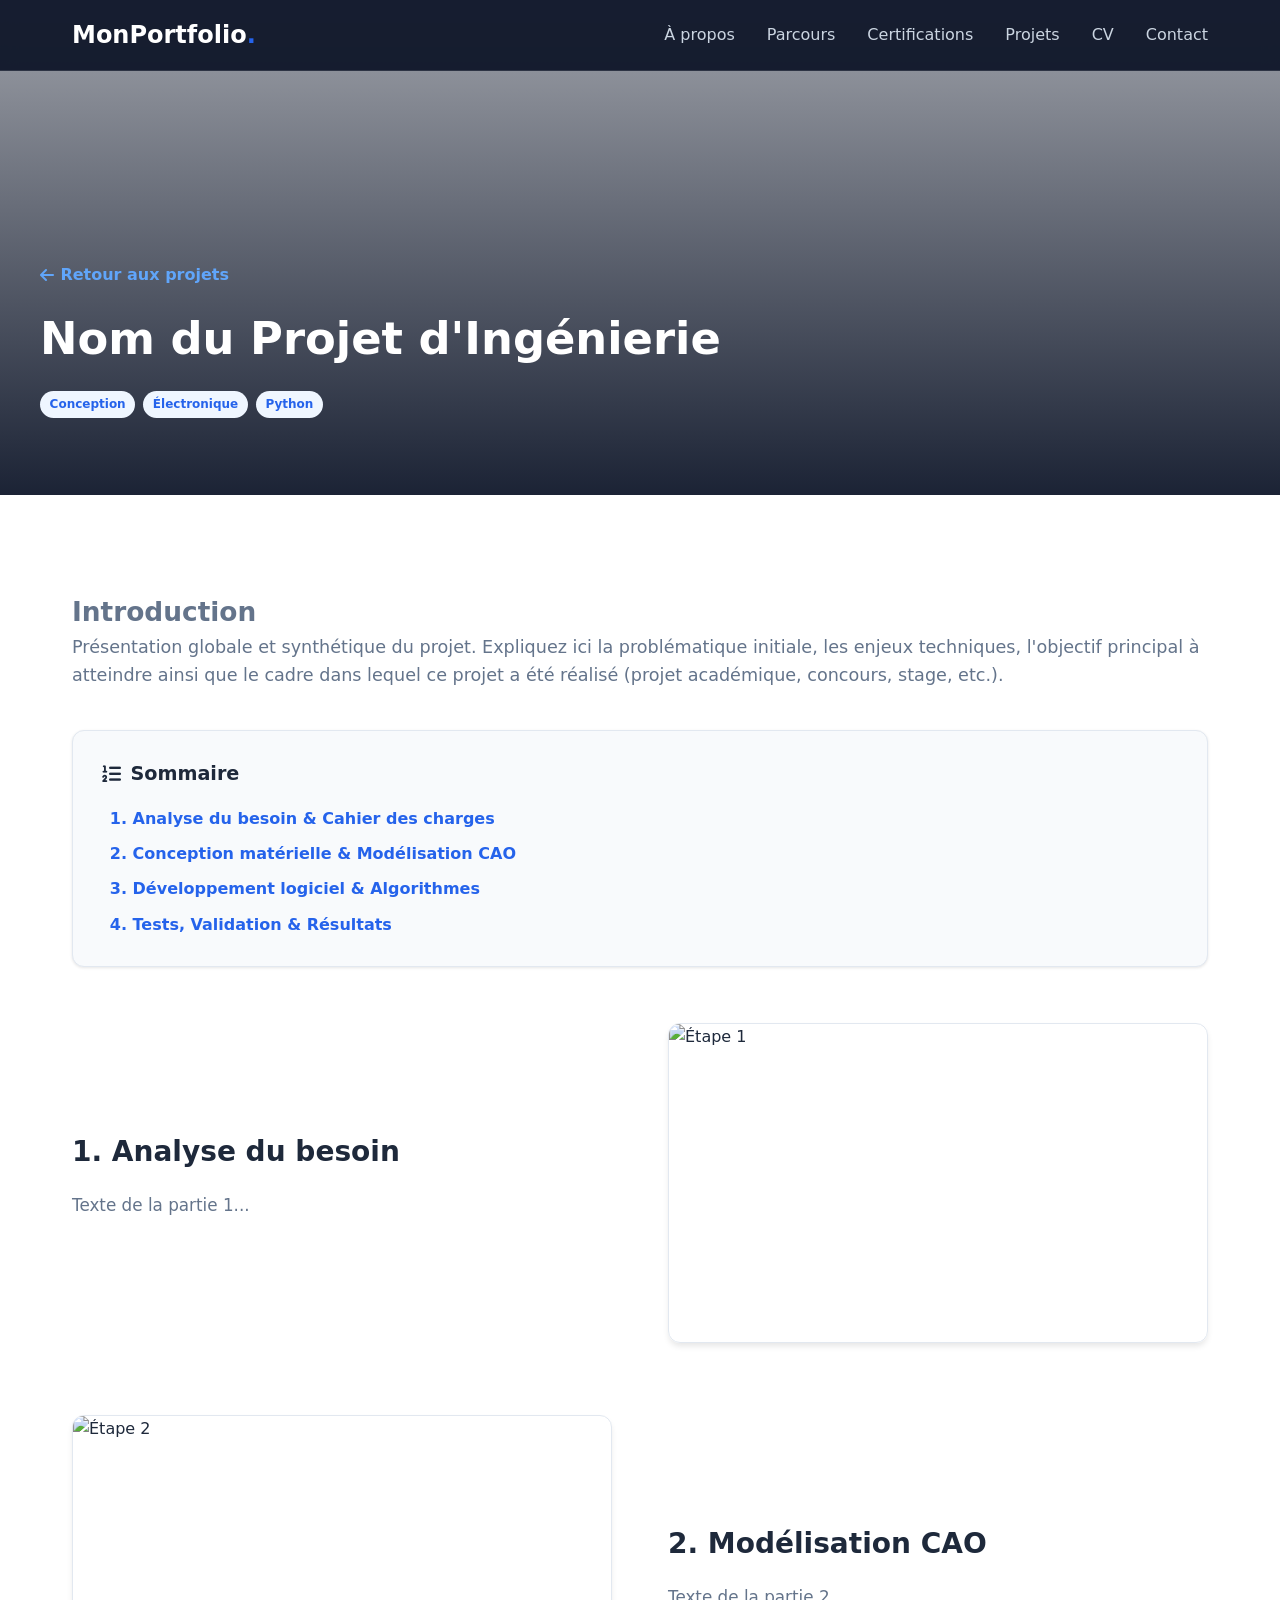
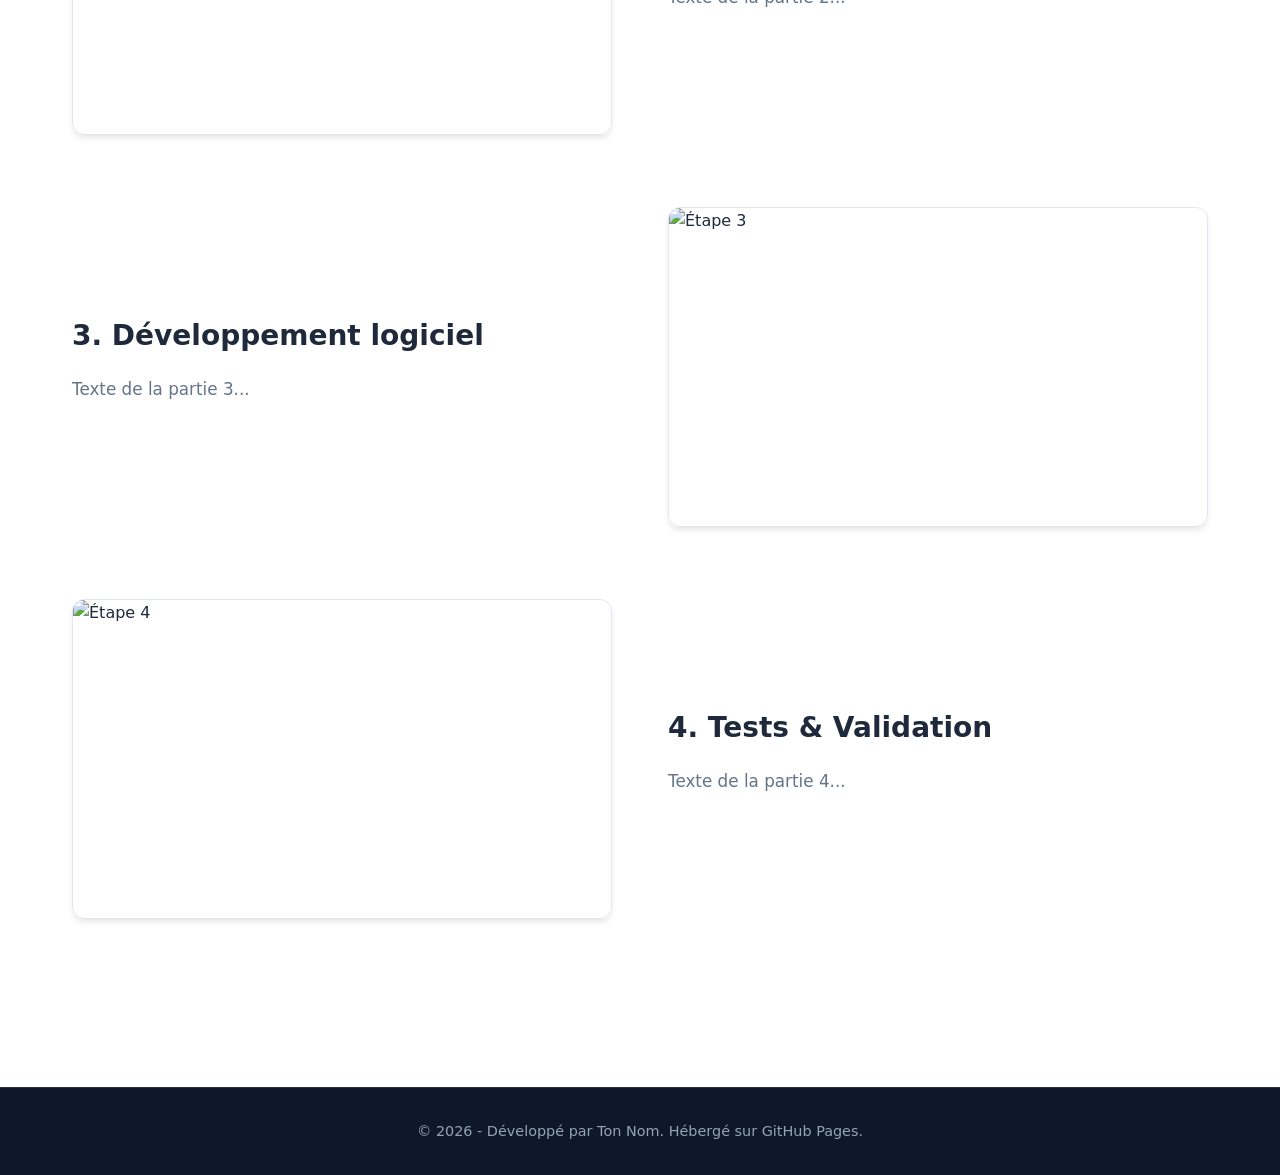
==== projets/bras-robot.html @ c8e6d0cf "MAJ 1" ====
<!DOCTYPE html>
<html lang="fr">
<head>
    <meta charset="UTF-8">
    <meta name="viewport" content="width=device-width, initial-scale=1.0">
    <title>Projet | Nom du Projet</title>
    <!-- On remonte d'un dossier pour charger le style global -->
    <link rel="stylesheet" href="../css/style.css">
    <link rel="stylesheet" href="https://cdnjs.cloudflare.com/ajax/libs/font-awesome/6.4.0/css/all.min.css">
    
    <style>
        /* ==========================================================================
   STYLES SPECIFIQUES A LA PAGE PROJET
   ========================================================================== */

/* 1. Hero / En-tête */
.project-hero {
    position: relative;
    min-height: 55vh;
    display: flex;
    align-items: flex-end;
    background: linear-gradient(to top, rgba(15, 23, 42, 0.95), rgba(15, 23, 42, 0.4)),
                url('../assets/img/projets/nom-du-projet/img_presentation.jpg') center/cover no-repeat;
    color: #ffffff;
    padding: 8rem 2rem 4rem;
}

.project-hero-content {
    max-width: 1200px;
    margin: 0 auto;
    width: 100%;
}

.project-hero h1 {
    font-size: 2.8rem;
    font-weight: 800;
    margin-bottom: 1rem;
}

/* 2. Sommaire */
.toc-container {
    background-color: var(--bg-light);
    border: 1px solid var(--border-color);
    border-radius: var(--radius-lg);
    padding: 1.8rem;
    margin: 2rem 0 3.5rem;
    box-shadow: var(--shadow-sm);
}

.toc-title {
    font-size: 1.2rem;
    font-weight: 700;
    margin-bottom: 1rem;
    display: flex;
    align-items: center;
    gap: 0.6rem;
    color: var(--text-main);
}

.toc-list {
    list-style: none;
    display: flex;
    flex-direction: column;
    gap: 0.6rem;
    padding-left: 0.5rem;
}

.toc-list a {
    color: var(--primary-color);
    text-decoration: none;
    font-weight: 600;
    transition: var(--transition);
}

.toc-list a:hover {
    color: var(--primary-hover);
    padding-left: 0.3rem;
}

/* 3. Layout des Articles (Texte & Image) */
.article-section {
    display: grid;
    grid-template-columns: 1fr 1fr;
    gap: 3.5rem;
    align-items: center;
    margin-bottom: 4.5rem;
}

.article-text h2 {
    font-size: 1.75rem;
    margin-bottom: 1rem;
    color: var(--text-main);
}

.article-text p {
    color: var(--text-muted);
    font-size: 1.05rem;
    line-height: 1.7;
    margin-bottom: 1rem;
}

.article-img-container {
    width: 100%;
    height: 320px;
    border-radius: var(--radius-lg);
    overflow: hidden;
    box-shadow: var(--shadow-md);
    border: 1px solid var(--border-color);
}

.article-img-container img {
    width: 100%;
    height: 100%;
    object-fit: cover;
    transition: var(--transition);
}

.article-img-container:hover img {
    transform: scale(1.03);
}

/* --- CLASSE D'ALTERNANCE EXPLICITE --- */
/* Inverse la colonne Texte et la colonne Image sur écran large */
.article-section.reverse .article-text {
    order: 2;
}

.article-section.reverse .article-img-container {
    order: 1;
}

/* 4. Responsive Design (Mobiles) */
@media (max-width: 850px) {
    .project-hero h1 {
        font-size: 2rem;
    }

    .article-section {
        grid-template-columns: 1fr;
        gap: 2rem;
    }

    /* Sur mobile, on remet toujours l'image sous le texte */
    .article-section.reverse .article-text {
        order: 1;
    }

    .article-section.reverse .article-img-container {
        order: 2;
    }

    .article-img-container {
        height: 240px;
    }
}
    </style>
</head>
<body>

    <!-- Header Navigation -->
    <header>
        <nav class="navbar">
            <a href="../index.html" class="logo">MonPortfolio<span>.</span></a>
            <ul class="nav-links">
                <li><a href="../index.html#about">À propos</a></li>
                <li><a href="../index.html#education">Parcours</a></li>
                <li><a href="../index.html#certifications">Certifications</a></li>
                <li><a href="../index.html#projects">Projets</a></li>
                <li><a href="../index.html#cv">CV</a></li>
                <li><a href="../index.html#contact">Contact</a></li>
            </ul>
        </nav>
    </header>

    <main>
        <!-- En-tête avec l'Image Principale de Présentation -->
        <section class="project-hero">
            <div class="project-hero-content">
                <a href="../index.html#projects" class="project-link" style="color: #60a5fa; margin-bottom: 1rem; display: inline-flex;">
                    <i class="fas fa-arrow-left"></i> Retour aux projets
                </a>
                <h1>Nom du Projet d'Ingénierie</h1>
                <div class="tags">
                    <span class="tag">Conception</span>
                    <span class="tag">Électronique</span>
                    <span class="tag">Python</span>
                </div>
            </div>
        </section>

        <section class="section">
            
            <!-- Introduction & Contexte Général -->
            <div class="about-text" style="margin-bottom: 2.5rem;">
                <h2>Introduction</h2>
                <p>
                    Présentation globale et synthétique du projet. Expliquez ici la problématique initiale, les enjeux techniques, l'objectif principal à atteindre ainsi que le cadre dans lequel ce projet a été réalisé (projet académique, concours, stage, etc.).
                </p>
            </div>

            <!-- Sommaire / Table des Matières -->
            <nav class="toc-container" aria-label="Sommaire de la page">
                <div class="toc-title">
                    <i class="fas fa-list-ol"></i> Sommaire
                </div>
                <ol class="toc-list">
                    <li><a href="#partie-1">1. Analyse du besoin & Cahier des charges</a></li>
                    <li><a href="#partie-2">2. Conception matérielle & Modélisation CAO</a></li>
                    <li><a href="#partie-3">3. Développement logiciel & Algorithmes</a></li>
                    <li><a href="#partie-4">4. Tests, Validation & Résultats</a></li>
                </ol>
            </nav>

            <!-- ==========================================================================
               SYSTÈME D'ARTICLES ALTERNÉS (IMAGE DROITE / GAUCHE)
               ========================================================================== -->
               <!-- Article 1 : Texte à Gauche, Image à Droite (Normal) -->
                <article id="partie-1" class="article-section">
                    <div class="article-text">
                        <h2>1. Analyse du besoin</h2>
                        <p>Texte de la partie 1...</p>
                    </div>
                    <div class="article-img-container">
                        <img src="../assets/img/projets/nom-du-projet/etape1.jpg" alt="Étape 1">
                    </div>
                </article>

                <!-- Article 2 : Image à Gauche, Texte à Droite (Inversé grâce à la classe "reverse") -->
                <article id="partie-2" class="article-section reverse">
                    <div class="article-text">
                        <h2>2. Modélisation CAO</h2>
                        <p>Texte de la partie 2...</p>
                    </div>
                    <div class="article-img-container">
                        <img src="../assets/img/projets/nom-du-projet/etape2.jpg" alt="Étape 2">
                    </div>
                </article>

                <!-- Article 3 : Texte à Gauche, Image à Droite (Normal) -->
                <article id="partie-3" class="article-section">
                    <div class="article-text">
                        <h2>3. Développement logiciel</h2>
                        <p>Texte de la partie 3...</p>
                    </div>
                    <div class="article-img-container">
                        <img src="../assets/img/projets/nom-du-projet/etape3.jpg" alt="Étape 3">
                    </div>
                </article>

                <!-- Article 4 : Image à Gauche, Texte à Droite (Inversé) -->
                <article id="partie-4" class="article-section reverse">
                    <div class="article-text">
                        <h2>4. Tests & Validation</h2>
                        <p>Texte de la partie 4...</p>
                    </div>
                    <div class="article-img-container">
                        <img src="../assets/img/projets/nom-du-projet/etape4.jpg" alt="Étape 4">
                    </div>
                </article>
            
        </section>
    </main>

    <!-- Footer -->
    <footer>
        <p>&copy; 2026 - Développé par Ton Nom. Hébergé sur GitHub Pages.</p>
    </footer>

    <!-- Script JS Global -->
    <script src="../js/main.js"></script>
</body>
</html>
---- css/style.css ----
/* ==========================================================================
   1. VARIABLES & REINITIALISATION
   ========================================================================== */
:root {
    --primary-color: #2563eb;
    --primary-hover: #1d4ed8;
    --bg-dark: #0f172a;
    --bg-light: #f8fafc;
    --bg-card: #ffffff;
    --text-main: #1e293b;
    --text-muted: #64748b;
    --border-color: #e2e8f0;
    --shadow-sm: 0 1px 3px rgba(0,0,0,0.1);
    --shadow-md: 0 4px 6px -1px rgba(0, 0, 0, 0.1);
    --shadow-lg: 0 10px 15px -3px rgba(0,0,0,0.1);
    --radius-md: 8px;
    --radius-lg: 12px;
    --transition: all 0.3s ease;
}

* {
    margin: 0;
    padding: 0;
    box-sizing: border-box;
}

html {
    scroll-behavior: smooth;
}

body {
    font-family: system-ui, -apple-system, BlinkMacSystemFont, 'Segoe UI', Roboto, Oxygen, Ubuntu, Cantarell, sans-serif;
    color: var(--text-main);
    line-height: 1.6;
    background-color: #ffffff;
}

/* ==========================================================================
   2. NAVIGATION & FOOTER
   ========================================================================== */
header {
    position: fixed;
    top: 0;
    left: 0;
    width: 100%;
    background-color: rgba(15, 23, 42, 0.95);
    backdrop-filter: blur(8px);
    z-index: 1000;
    border-bottom: 1px solid rgba(255, 255, 255, 0.1);
    transition: var(--transition);
}

.navbar {
    max-width: 1200px;
    margin: 0 auto;
    display: flex;
    justify-content: space-between;
    align-items: center;
    padding: 1rem 2rem;
}

.logo {
    font-size: 1.5rem;
    font-weight: 700;
    color: #ffffff;
    text-decoration: none;
}

.logo span {
    color: var(--primary-color);
}

.nav-links {
    display: flex;
    list-style: none;
    gap: 2rem;
}

.nav-links a {
    color: #cbd5e1;
    text-decoration: none;
    font-weight: 500;
    transition: var(--transition);
}

.nav-links a:hover {
    color: #ffffff;
}

footer {
    background-color: var(--bg-dark);
    color: #94a3b8;
    text-align: center;
    padding: 2rem;
    font-size: 0.9rem;
    border-top: 1px solid rgba(255, 255, 255, 0.1);
}

/* ==========================================================================
   3. SECTIONS GENERALES & HERO
   ========================================================================== */
.section {
    padding: 6rem 2rem;
    max-width: 1200px;
    margin: 0 auto;
}

.bg-light {
    background-color: var(--bg-light);
    max-width: 100%;
    padding-left: calc((100% - 1200px) / 2 + 2rem);
    padding-right: calc((100% - 1200px) / 2 + 2rem);
}

.section-title {
    font-size: 2.25rem;
    font-weight: 700;
    text-align: center;
    margin-bottom: 3rem;
    position: relative;
}

.section-title::after {
    content: '';
    display: block;
    width: 60px;
    height: 4px;
    background-color: var(--primary-color);
    margin: 0.5rem auto 0;
    border-radius: 2px;
}

.hero-section {
    min-height: 100vh;
    background: linear-gradient(135deg, var(--bg-dark) 0%, #1e293b 100%);
    color: #ffffff;
    display: flex;
    align-items: center;
    justify-content: center;
    text-align: center;
    padding: 8rem 2rem 4rem;
}

.hero-content h1 { font-size: 3rem; font-weight: 800; margin-bottom: 1rem; }
.hero-content .highlight { color: #60a5fa; }
.hero-content h2 { font-size: 1.5rem; color: #94a3b8; font-weight: 400; margin-bottom: 1.5rem; }
.hero-content p { max-width: 650px; margin: 0 auto 2.5rem; color: #cbd5e1; font-size: 1.1rem; }
.hero-buttons { display: flex; gap: 1rem; justify-content: center; }

/* BOUTONS */
.btn {
    display: inline-flex;
    align-items: center;
    gap: 0.5rem;
    padding: 0.8rem 1.8rem;
    border-radius: var(--radius-md);
    font-weight: 600;
    text-decoration: none;
    transition: var(--transition);
    cursor: pointer;
    border: none;
}
.primary-btn { background-color: var(--primary-color); color: #ffffff; }
.primary-btn:hover { background-color: var(--primary-hover); transform: translateY(-2px); }
.secondary-btn { background-color: transparent; color: #ffffff; border: 2px solid rgba(255, 255, 255, 0.2); }
.secondary-btn:hover { border-color: #ffffff; background-color: rgba(255, 255, 255, 0.05); }

/* ==========================================================================
   4. A PROPOS, PARCOURS & CERTIFICATIONS
   ========================================================================== */
.about-grid {
    display: grid;
    grid-template-columns: 320px 1fr;
    gap: 3rem;
    align-items: center;
    max-width: 1000px;
    margin: 0 auto;
}
.profile-img-container { position: relative; width: 280px; height: 280px; margin: 0 auto; }
.profile-img-container::before {
    content: ''; position: absolute; top: -10px; left: -10px; right: 10px; bottom: 10px;
    border: 3px solid var(--primary-color); border-radius: var(--radius-lg); z-index: 0;
}
.profile-img { width: 100%; height: 100%; object-fit: cover; border-radius: var(--radius-lg); position: relative; z-index: 1; background-color: #e2e8f0; }
.about-text { font-size: 1.1rem; color: var(--text-muted); }
.about-text p { margin-bottom: 1.2rem; }

.timeline { max-width: 850px; margin: 0 auto; position: relative; border-left: 3px solid var(--primary-color); padding-left: 2.5rem; }
.timeline-item { margin-bottom: 3rem; position: relative; background-color: var(--bg-card); padding: 1.5rem 2rem; border-radius: var(--radius-lg); border: 1px solid var(--border-color); box-shadow: var(--shadow-sm); }
.timeline-item::before { content: ''; position: absolute; left: calc(-2.5rem - 9px); top: 24px; width: 14px; height: 14px; border-radius: 50%; background-color: var(--primary-color); border: 3px solid #ffffff; }
.timeline-header { display: flex; align-items: center; gap: 1.2rem; margin-bottom: 0.8rem; }
.school-logo { width: 55px; height: 55px; object-fit: contain; border-radius: var(--radius-md); background-color: #ffffff; border: 1px solid var(--border-color); padding: 4px; flex-shrink: 0; }
.timeline-title-group h3 { font-size: 1.25rem; color: var(--text-main); }
.timeline-title-group .institution { font-weight: 600; color: var(--primary-color); font-size: 0.95rem; }
.timeline-item .date { display: inline-block; font-size: 0.8rem; font-weight: 700; color: var(--text-muted); background-color: var(--bg-light); padding: 0.2rem 0.6rem; border-radius: 20px; margin-bottom: 0.8rem; }

.certifications-grid { display: grid; grid-template-columns: repeat(auto-fit, minmax(320px, 1fr)); gap: 2rem; }
.cert-card { background-color: var(--bg-card); border: 1px solid var(--border-color); border-radius: var(--radius-lg); padding: 1.8rem; box-shadow: var(--shadow-sm); transition: var(--transition); display: flex; flex-direction: column; justify-content: space-between; }
.cert-card:hover { transform: translateY(-4px); box-shadow: var(--shadow-md); border-color: var(--primary-color); }
.cert-header { display: flex; align-items: flex-start; gap: 1rem; margin-bottom: 1rem; }
.cert-icon { font-size: 2rem; color: var(--primary-color); background-color: #eff6ff; padding: 0.8rem; border-radius: var(--radius-md); }
.cert-info h3 { font-size: 1.15rem; margin-bottom: 0.2rem; }
.cert-org { font-weight: 600; color: var(--text-muted); font-size: 0.95rem; }
.cert-date { font-size: 0.85rem; color: var(--text-muted); margin-bottom: 1rem; }
.cert-skills { display: flex; gap: 0.4rem; flex-wrap: wrap; margin-top: auto; padding-top: 1rem; border-top: 1px dashed var(--border-color); }
.skill-tag { background-color: #f1f5f9; color: #334155; font-size: 0.75rem; font-weight: 600; padding: 0.2rem 0.5rem; border-radius: 4px; }

/* ==========================================================================
   5. PROJETS & FILTRES
   ========================================================================== */
.filter-container { display: flex; justify-content: center; gap: 0.8rem; flex-wrap: wrap; margin-bottom: 2.5rem; }
.filter-btn { background-color: #ffffff; border: 1px solid var(--border-color); color: var(--text-muted); padding: 0.5rem 1.2rem; border-radius: 30px; font-size: 0.9rem; font-weight: 600; cursor: pointer; transition: var(--transition); }
.filter-btn:hover, .filter-btn.active { background-color: var(--primary-color); color: #ffffff; border-color: var(--primary-color); box-shadow: var(--shadow-sm); }

.projects-grid { display: grid; grid-template-columns: repeat(auto-fit, minmax(320px, 1fr)); gap: 2rem; }
.project-card { background-color: var(--bg-card); border-radius: var(--radius-lg); border: 1px solid var(--border-color); overflow: hidden; box-shadow: var(--shadow-sm); transition: var(--transition); }
.project-card.hide { display: none; }
.project-card:hover { transform: translateY(-6px); box-shadow: var(--shadow-lg); }
.project-img { height: 200px; background-color: #cbd5e1; overflow: hidden; }
.project-img img { width: 100%; height: 100%; object-fit: cover; transition: var(--transition); }
.project-card:hover .project-img img { transform: scale(1.05); }
.project-info { padding: 1.5rem; }
.tags { display: flex; gap: 0.5rem; margin-bottom: 0.8rem; flex-wrap: wrap; }
.tag { background-color: #eff6ff; color: var(--primary-color); font-size: 0.75rem; font-weight: 600; padding: 0.25rem 0.6rem; border-radius: 20px; }
.project-info h3 { font-size: 1.25rem; margin-bottom: 0.5rem; }
.project-info p { color: var(--text-muted); font-size: 0.95rem; margin-bottom: 1.2rem; }
.project-link { color: var(--primary-color); text-decoration: none; font-weight: 600; display: inline-flex; align-items: center; gap: 0.4rem; transition: var(--transition); }
.project-link:hover { gap: 0.7rem; }

/* 1. On réinitialise le compteur sur le conteneur de la grille */
.projects-grid {
    counter-reset: project-counter;
}

/* 2. On indique à chaque carte d'incrémenter le compteur de 1 */
.project-card {
    counter-increment: project-counter;
}

/* 3. On injecte le numéro automatiquement avant le titre h3 */
.project-info h3::before {
    content: "Projet " counter(project-counter) " : ";
    color: var(--primary-color);
    font-weight: 700;
}

/* ==========================================================================
   6. LECTEUR PDF RESPONSIVE (CV)
   ========================================================================== */
.pdf-viewer-container {
    max-width: 900px;
    margin: 0 auto 2rem;
    background: #ffffff;
    border-radius: var(--radius-lg);
    border: 1px solid var(--border-color);
    box-shadow: var(--shadow-md);
    overflow: hidden;
}

.pdf-embed {
    width: 100%;
    height: 700px;
    border: none;
}

/* ==========================================================================
   7. PAGE DETAIL D'UN PROJET
   ========================================================================== */
.project-detail-header {
    padding-top: 8rem;
    padding-bottom: 3rem;
    background-color: var(--bg-dark);
    color: #ffffff;
    text-align: center;
}

.project-detail-header h1 {
    font-size: 2.5rem;
    margin-bottom: 1rem;
}

.project-banner {
    width: 100%;
    max-height: 450px;
    object-fit: cover;
    border-radius: var(--radius-lg);
    margin: 2rem 0;
    box-shadow: var(--shadow-md);
}

.project-content-grid {
    display: grid;
    grid-template-columns: 2fr 1fr;
    gap: 3rem;
    margin-top: 2rem;
}

.project-main-text h2 {
    font-size: 1.5rem;
    margin: 1.5rem 0 0.8rem;
    color: var(--text-main);
}

.project-sidebar {
    background-color: var(--bg-light);
    padding: 2rem;
    border-radius: var(--radius-lg);
    border: 1px solid var(--border-color);
    height: fit-content;
}

.sidebar-item {
    margin-bottom: 1.5rem;
}

.sidebar-item h4 {
    font-size: 0.9rem;
    text-transform: uppercase;
    color: var(--text-muted);
    letter-spacing: 0.05em;
    margin-bottom: 0.4rem;
}

/* CONTACT & SOCIAL */
.cv-container, .contact-container { text-align: center; max-width: 600px; margin: 0 auto; }
.cv-container p, .contact-container p { color: var(--text-muted); margin-bottom: 2rem; font-size: 1.1rem; }
.social-links { display: flex; justify-content: center; gap: 1.5rem; flex-wrap: wrap; }
.social-btn { display: inline-flex; align-items: center; gap: 0.6rem; padding: 0.8rem 1.5rem; background-color: #ffffff; border: 1px solid var(--border-color); border-radius: var(--radius-md); color: var(--text-main); text-decoration: none; font-weight: 600; box-shadow: var(--shadow-sm); transition: var(--transition); }
.social-btn:hover { border-color: var(--primary-color); color: var(--primary-color); transform: translateY(-2px); box-shadow: var(--shadow-md); }

/* RESPONSIVE */
@media (max-width: 850px) {
    .about-grid { grid-template-columns: 1fr; text-align: center; }
    .navbar { flex-direction: column; gap: 1rem; }
    .nav-links { gap: 1rem; font-size: 0.9rem; }
    .hero-content h1 { font-size: 2.2rem; }
    .hero-buttons { flex-direction: column; }
    .section { padding: 4rem 1.5rem; }
    .pdf-embed { height: 450px; }
    .project-content-grid { grid-template-columns: 1fr; }
}
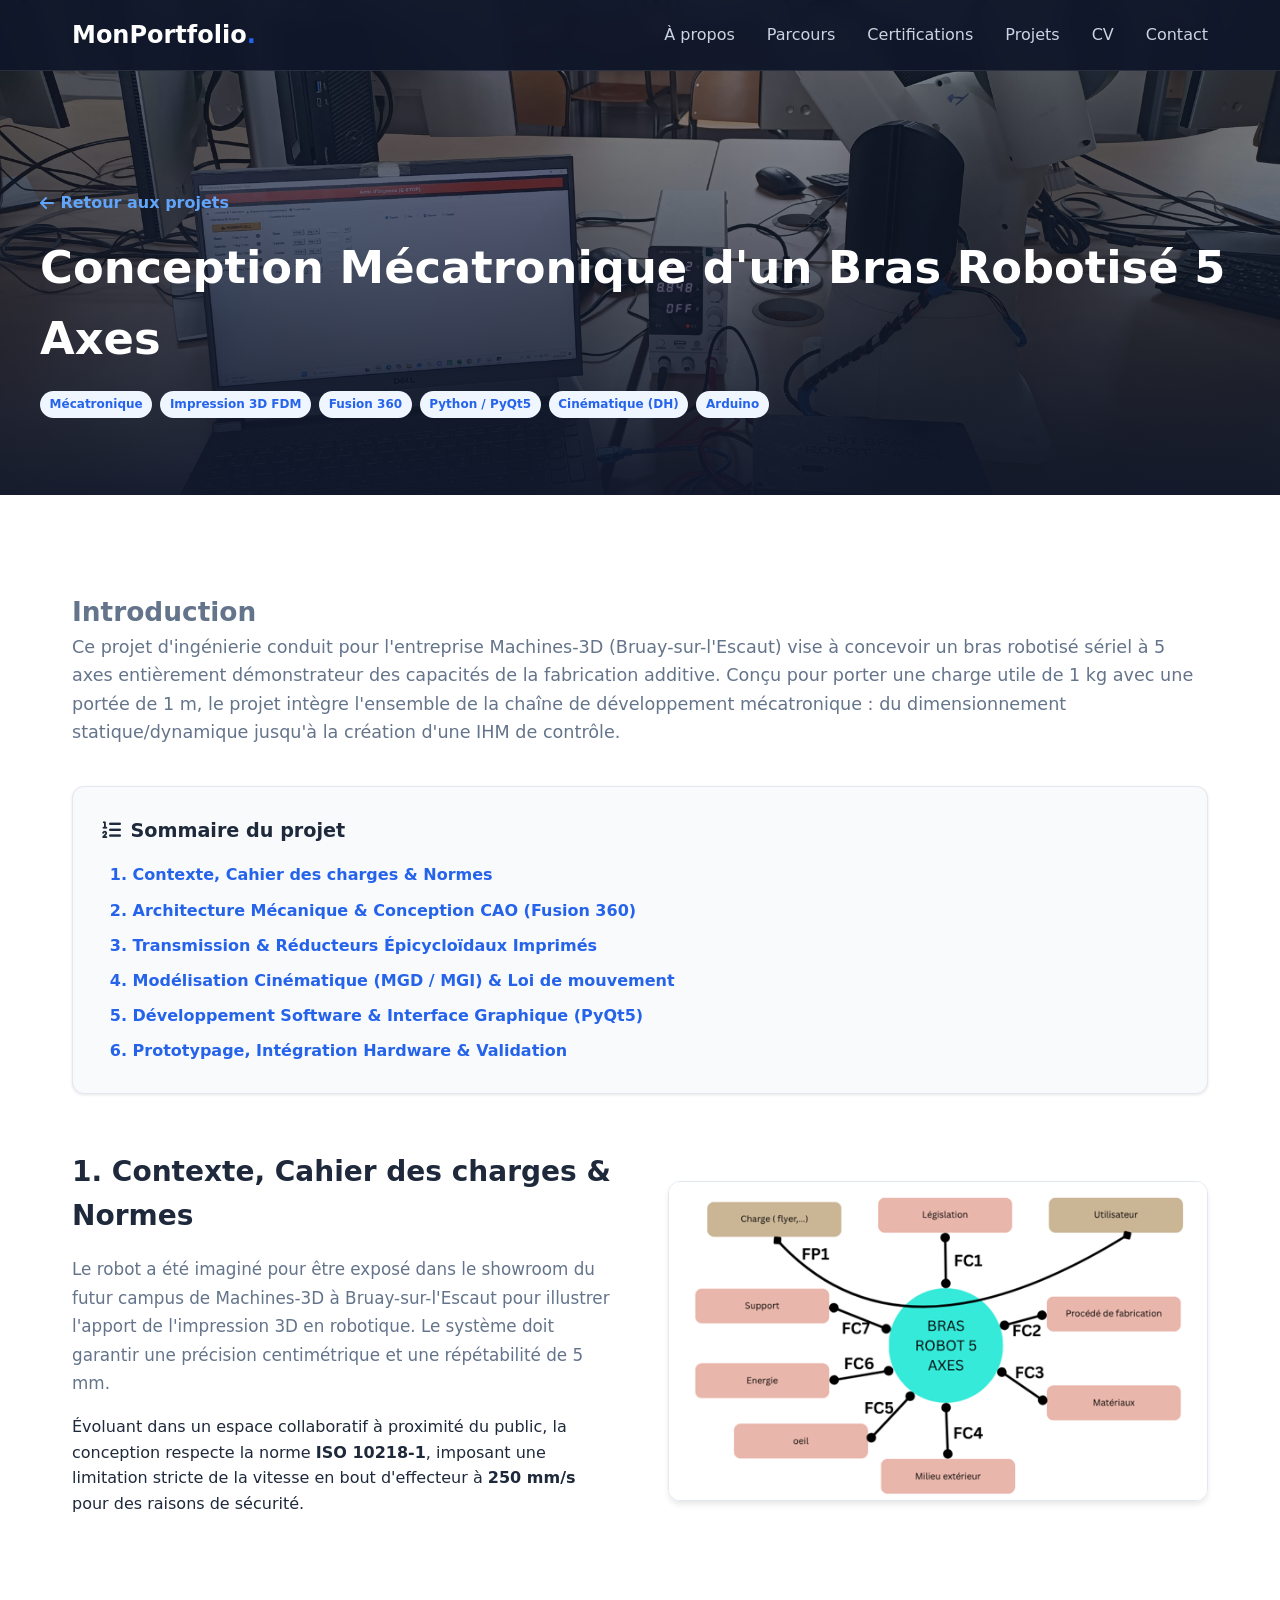
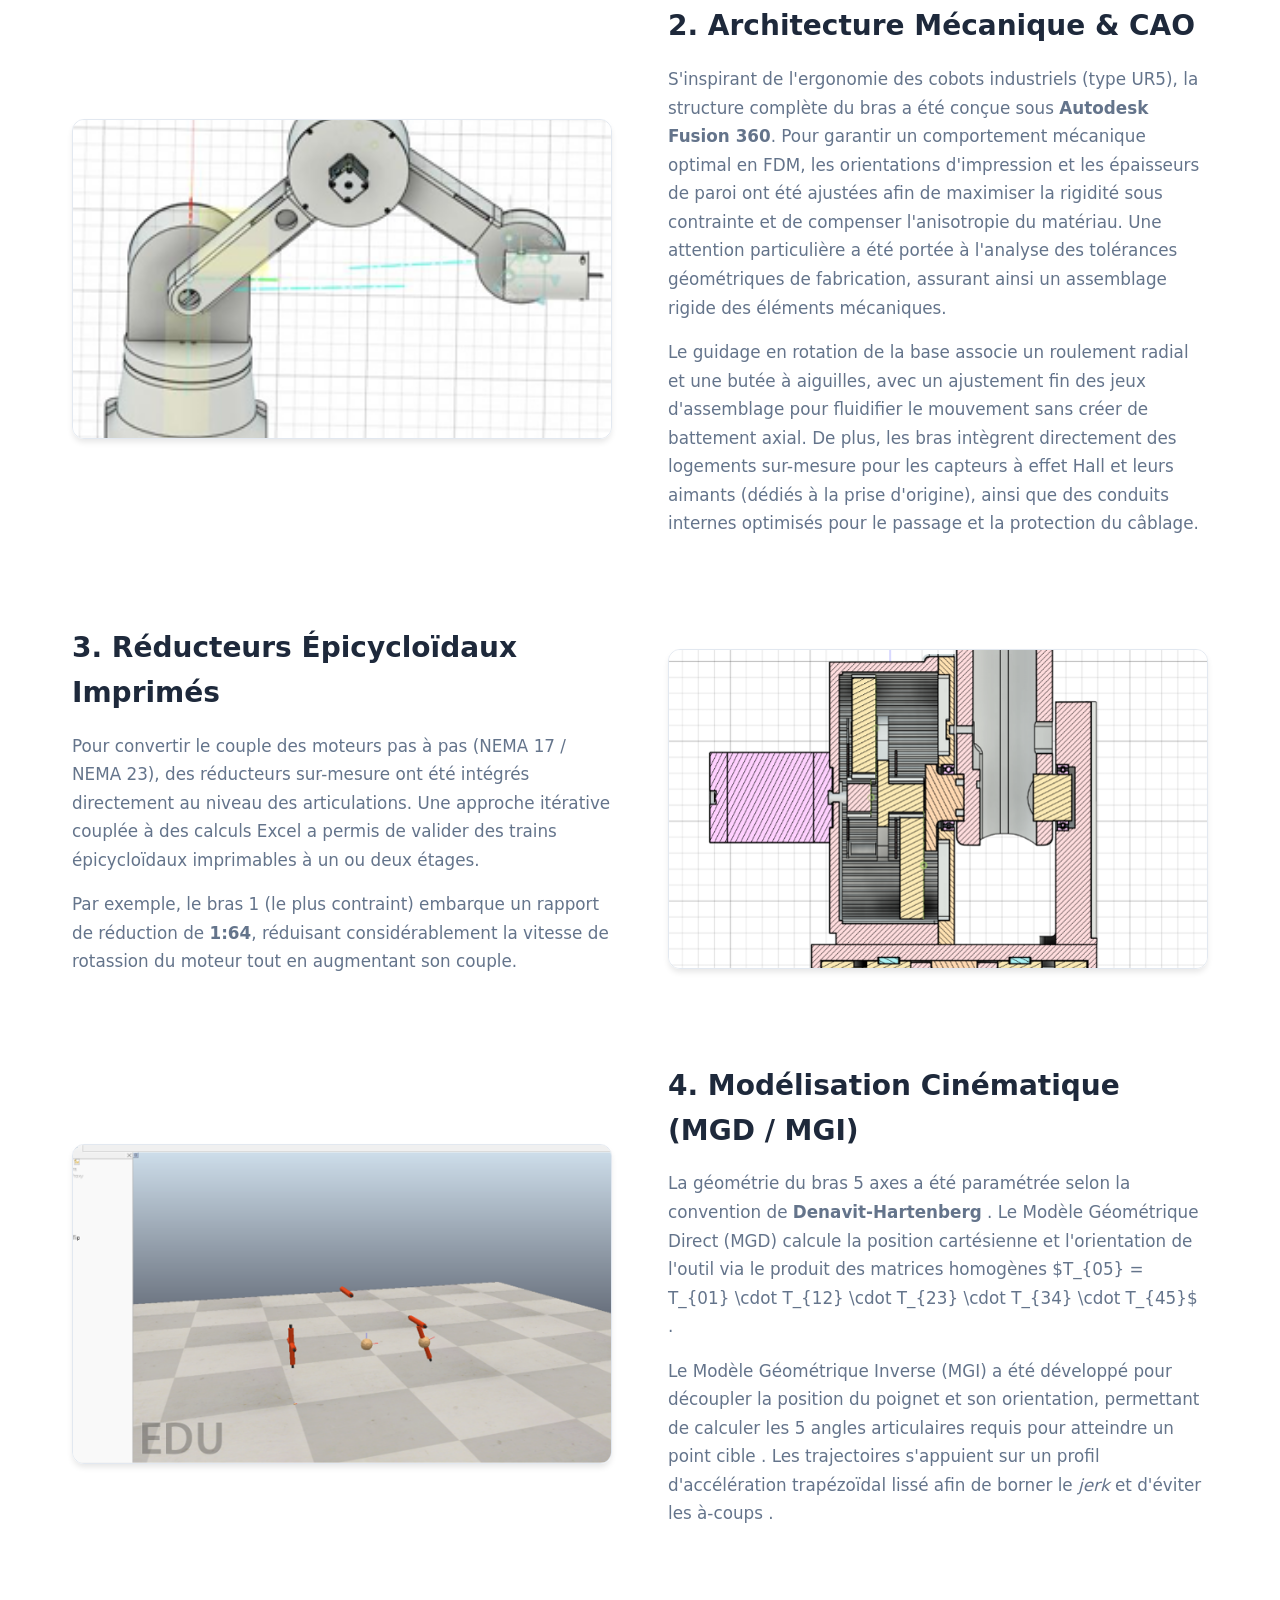
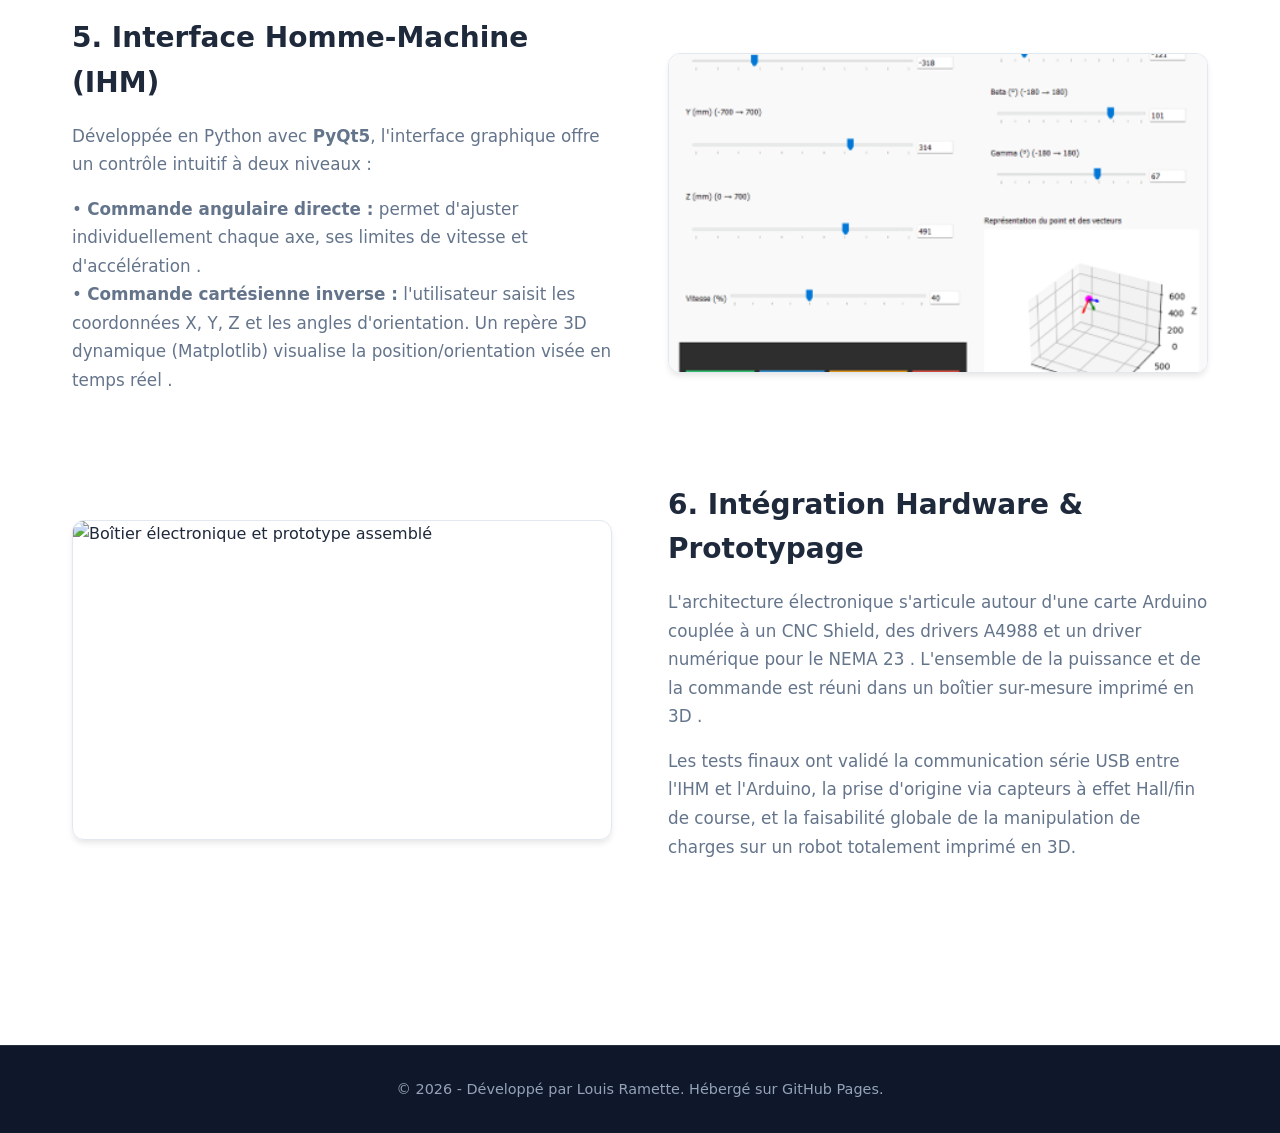
==== commit 95655ad1: "Description de la MAJ" ====
--- a/projets/bras-robot.html
+++ b/projets/bras-robot.html
@@ -3,7 +3,7 @@
 <head>
     <meta charset="UTF-8">
     <meta name="viewport" content="width=device-width, initial-scale=1.0">
-    <title>Projet | Nom du Projet</title>
+    <title>Projet | Bras Robotisé 5 Axes Imprimé en 3D</title>
     <!-- On remonte d'un dossier pour charger le style global -->
     <link rel="stylesheet" href="../css/style.css">
     <link rel="stylesheet" href="https://cdnjs.cloudflare.com/ajax/libs/font-awesome/6.4.0/css/all.min.css">
@@ -20,7 +20,7 @@
     display: flex;
     align-items: flex-end;
     background: linear-gradient(to top, rgba(15, 23, 42, 0.95), rgba(15, 23, 42, 0.4)),
-                url('../assets/img/projets/nom-du-projet/img_presentation.jpg') center/cover no-repeat;
+                url('../assets/img/projets/bras-robot/img_presentation.jpg') center/cover no-repeat;
     color: #ffffff;
     padding: 8rem 2rem 4rem;
 }
@@ -179,11 +179,14 @@
                 <a href="../index.html#projects" class="project-link" style="color: #60a5fa; margin-bottom: 1rem; display: inline-flex;">
                     <i class="fas fa-arrow-left"></i> Retour aux projets
                 </a>
-                <h1>Nom du Projet d'Ingénierie</h1>
+                <h1>Conception Mécatronique d'un Bras Robotisé 5 Axes</h1>
                 <div class="tags">
-                    <span class="tag">Conception</span>
-                    <span class="tag">Électronique</span>
-                    <span class="tag">Python</span>
+                    <span class="tag">Mécatronique</span>
+                    <span class="tag">Impression 3D FDM</span>
+                    <span class="tag">Fusion 360</span>
+                    <span class="tag">Python / PyQt5</span>
+                    <span class="tag">Cinématique (DH)</span>
+                    <span class="tag">Arduino</span>
                 </div>
             </div>
         </section>
@@ -194,67 +197,123 @@
             <div class="about-text" style="margin-bottom: 2.5rem;">
                 <h2>Introduction</h2>
                 <p>
-                    Présentation globale et synthétique du projet. Expliquez ici la problématique initiale, les enjeux techniques, l'objectif principal à atteindre ainsi que le cadre dans lequel ce projet a été réalisé (projet académique, concours, stage, etc.).
+                    Ce projet d'ingénierie conduit pour l'entreprise Machines-3D (Bruay-sur-l'Escaut) vise à concevoir un bras robotisé sériel à 5 axes entièrement démonstrateur des capacités de la fabrication additive. Conçu pour porter une charge utile de 1 kg avec une portée de 1 m, le projet intègre l'ensemble de la chaîne de développement mécatronique : du dimensionnement statique/dynamique jusqu'à la création d'une IHM de contrôle.
                 </p>
             </div>
 
             <!-- Sommaire / Table des Matières -->
             <nav class="toc-container" aria-label="Sommaire de la page">
                 <div class="toc-title">
-                    <i class="fas fa-list-ol"></i> Sommaire
+                    <i class="fas fa-list-ol"></i> Sommaire du projet
                 </div>
                 <ol class="toc-list">
-                    <li><a href="#partie-1">1. Analyse du besoin & Cahier des charges</a></li>
-                    <li><a href="#partie-2">2. Conception matérielle & Modélisation CAO</a></li>
-                    <li><a href="#partie-3">3. Développement logiciel & Algorithmes</a></li>
-                    <li><a href="#partie-4">4. Tests, Validation & Résultats</a></li>
+                    <li><a href="#partie-1">1. Contexte, Cahier des charges & Normes</a></li>
+                    <li><a href="#partie-2">2. Architecture Mécanique & Conception CAO (Fusion 360)</a></li>
+                    <li><a href="#partie-3">3. Transmission & Réducteurs Épicycloïdaux Imprimés</a></li>
+                    <li><a href="#partie-4">4. Modélisation Cinématique (MGD / MGI) & Loi de mouvement</a></li>
+                    <li><a href="#partie-5">5. Développement Software & Interface Graphique (PyQt5)</a></li>
+                    <li><a href="#partie-6">6. Prototypage, Intégration Hardware & Validation</a></li>
                 </ol>
             </nav>
 
             <!-- ==========================================================================
                SYSTÈME D'ARTICLES ALTERNÉS (IMAGE DROITE / GAUCHE)
                ========================================================================== -->
-               <!-- Article 1 : Texte à Gauche, Image à Droite (Normal) -->
+               
+               <!-- 1. Contexte & CdCF -->
                 <article id="partie-1" class="article-section">
                     <div class="article-text">
-                        <h2>1. Analyse du besoin</h2>
-                        <p>Texte de la partie 1...</p>
-                    </div>
-                    <div class="article-img-container">
-                        <img src="../assets/img/projets/nom-du-projet/etape1.jpg" alt="Étape 1">
-                    </div>
-                </article>
-
-                <!-- Article 2 : Image à Gauche, Texte à Droite (Inversé grâce à la classe "reverse") -->
+                        <h2>1. Contexte, Cahier des charges & Normes</h2>
+                        <p>
+                            Le robot a été imaginé pour être exposé dans le showroom du futur campus de Machines-3D à Bruay-sur-l'Escaut pour illustrer l'apport de l'impression 3D en robotique. Le système doit garantir une précision centimétrique et une répétabilité de 5 mm.
+                        </p>
+                        Évoluant dans un espace collaboratif à proximité du public, la conception respecte la norme <strong>ISO 10218-1</strong>, imposant une limitation stricte de la vitesse en bout d'effecteur à <strong>250 mm/s</strong> pour des raisons de sécurité.
+                        <p>
+                        </p>
+                    </div>
+                    <div class="article-img-container">
+                        <img src="../assets/img/projets/bras-robot/Image1.png" alt="Analyse fonctionnelle et diagramme Pieuvre">
+                    </div>
+                </article>
+
+                <!-- 2. Conception CAO -->
                 <article id="partie-2" class="article-section reverse">
                     <div class="article-text">
-                        <h2>2. Modélisation CAO</h2>
-                        <p>Texte de la partie 2...</p>
-                    </div>
-                    <div class="article-img-container">
-                        <img src="../assets/img/projets/nom-du-projet/etape2.jpg" alt="Étape 2">
-                    </div>
-                </article>
-
-                <!-- Article 3 : Texte à Gauche, Image à Droite (Normal) -->
+                        <h2>2. Architecture Mécanique & CAO</h2>
+                        <p>
+                            S'inspirant de l'ergonomie des cobots industriels (type UR5), la structure complète du bras a été conçue sous <strong>Autodesk Fusion 360</strong>. Pour garantir un comportement mécanique optimal en FDM, les orientations d'impression et les épaisseurs de paroi ont été ajustées afin de maximiser la rigidité sous contrainte et de compenser l'anisotropie du matériau. Une attention particulière a été portée à l'analyse des tolérances géométriques de fabrication, assurant ainsi un assemblage rigide des éléments mécaniques.
+                        </p>
+                        <p>
+                            Le guidage en rotation de la base associe un roulement radial et une butée à aiguilles, avec un ajustement fin des jeux d'assemblage pour fluidifier le mouvement sans créer de battement axial. De plus, les bras intègrent directement des logements sur-mesure pour les capteurs à effet Hall et leurs aimants (dédiés à la prise d'origine), ainsi que des conduits internes optimisés pour le passage et la protection du câblage.
+                        </p>
+                    </div>
+                    <div class="article-img-container">
+                        <img src="../assets/img/projets/bras-robot/Image2.png" alt="Modélisation globale du bras sous Fusion 360">
+                    </div>
+                </article>
+
+                <!-- 3. Réducteurs -->
                 <article id="partie-3" class="article-section">
                     <div class="article-text">
-                        <h2>3. Développement logiciel</h2>
-                        <p>Texte de la partie 3...</p>
-                    </div>
-                    <div class="article-img-container">
-                        <img src="../assets/img/projets/nom-du-projet/etape3.jpg" alt="Étape 3">
-                    </div>
-                </article>
-
-                <!-- Article 4 : Image à Gauche, Texte à Droite (Inversé) -->
+                        <h2>3. Réducteurs Épicycloïdaux Imprimés</h2>
+                        <p>
+                            Pour convertir le couple des moteurs pas à pas (NEMA 17 / NEMA 23), des réducteurs sur-mesure ont été intégrés directement au niveau des articulations. Une approche itérative couplée à des calculs Excel a permis de valider des trains épicycloïdaux imprimables à un ou deux étages.
+                        </p>
+                        <p>
+                            Par exemple, le bras 1 (le plus contraint) embarque un rapport de réduction de <strong>1:64</strong>, réduisant considérablement la vitesse de rotassion du moteur tout en augmentant son couple.
+                        </p>
+                    </div>
+                    <div class="article-img-container">
+                        <img src="../assets/img/projets/bras-robot/Image3.png" alt="Vue en coupe d'un train épicycloïdal imprimé">
+                    </div>
+                </article>
+
+                <!-- 4. Cinématique MGD / MGI -->
                 <article id="partie-4" class="article-section reverse">
                     <div class="article-text">
-                        <h2>4. Tests & Validation</h2>
-                        <p>Texte de la partie 4...</p>
-                    </div>
-                    <div class="article-img-container">
-                        <img src="../assets/img/projets/nom-du-projet/etape4.jpg" alt="Étape 4">
+                        <h2>4. Modélisation Cinématique (MGD / MGI)</h2>
+                        <p>
+                            La géométrie du bras 5 axes a été paramétrée selon la convention de <strong>Denavit-Hartenberg</strong> . Le Modèle Géométrique Direct (MGD) calcule la position cartésienne et l'orientation de l'outil via le produit des matrices homogènes $T_{05} = T_{01} \cdot T_{12} \cdot T_{23} \cdot T_{34} \cdot T_{45}$ .
+                        </p>
+                        <p>
+                            Le Modèle Géométrique Inverse (MGI) a été développé pour découpler la position du poignet et son orientation, permettant de calculer les 5 angles articulaires requis pour atteindre un point cible . Les trajectoires s'appuient sur un profil d'accélération trapézoïdal lissé afin de borner le <em>jerk</em> et d'éviter les à-coups .
+                        </p>
+                    </div>
+                    <div class="article-img-container">
+                        <img src="../assets/img/projets/bras-robot/Image4.png" alt="Validation des modèles géométriques sous CoppeliaSim">
+                    </div>
+                </article>
+
+                <!-- 5. IHM Software -->
+                <article id="partie-5" class="article-section">
+                    <div class="article-text">
+                        <h2>5. Interface Homme-Machine (IHM)</h2>
+                        <p>
+                            Développée en Python avec <strong>PyQt5</strong>, l'interface graphique offre un contrôle intuitif à deux niveaux  :
+                        </p>
+                        <p>
+                            • <strong>Commande angulaire directe :</strong> permet d'ajuster individuellement chaque axe, ses limites de vitesse et d'accélération .<br>
+                            • <strong>Commande cartésienne inverse :</strong> l'utilisateur saisit les coordonnées X, Y, Z et les angles d'orientation. Un repère 3D dynamique (Matplotlib) visualise la position/orientation visée en temps réel .
+                        </p>
+                    </div>
+                    <div class="article-img-container">
+                        <img src="../assets/img/projets/bras-robot/Image5.png" alt="Interface Homme-Machine développée en PyQt5">
+                    </div>
+                </article>
+
+                <!-- 6. Hardware & Résultats -->
+                <article id="partie-6" class="article-section reverse">
+                    <div class="article-text">
+                        <h2>6. Intégration Hardware & Prototypage</h2>
+                        <p>
+                            L'architecture électronique s'articule autour d'une carte Arduino couplée à un CNC Shield, des drivers A4988 et un driver numérique pour le NEMA 23 . L'ensemble de la puissance et de la commande est réuni dans un boîtier sur-mesure imprimé en 3D .
+                        </p>
+                        <p>
+                            Les tests finaux ont validé la communication série USB entre l'IHM et l'Arduino, la prise d'origine via capteurs à effet Hall/fin de course, et la faisabilité globale de la manipulation de charges sur un robot totalement imprimé en 3D.
+                        </p>
+                    </div>
+                    <div class="article-img-container">
+                        <img src="../assets/img/projets/bras-robot/Image6.jpg" alt="Boîtier électronique et prototype assemblé">
                     </div>
                 </article>
             
@@ -263,7 +322,7 @@
 
     <!-- Footer -->
     <footer>
-        <p>&copy; 2026 - Développé par Ton Nom. Hébergé sur GitHub Pages.</p>
+        <p>&copy; 2026 - Développé par Louis Ramette. Hébergé sur GitHub Pages.</p>
     </footer>
 
     <!-- Script JS Global -->
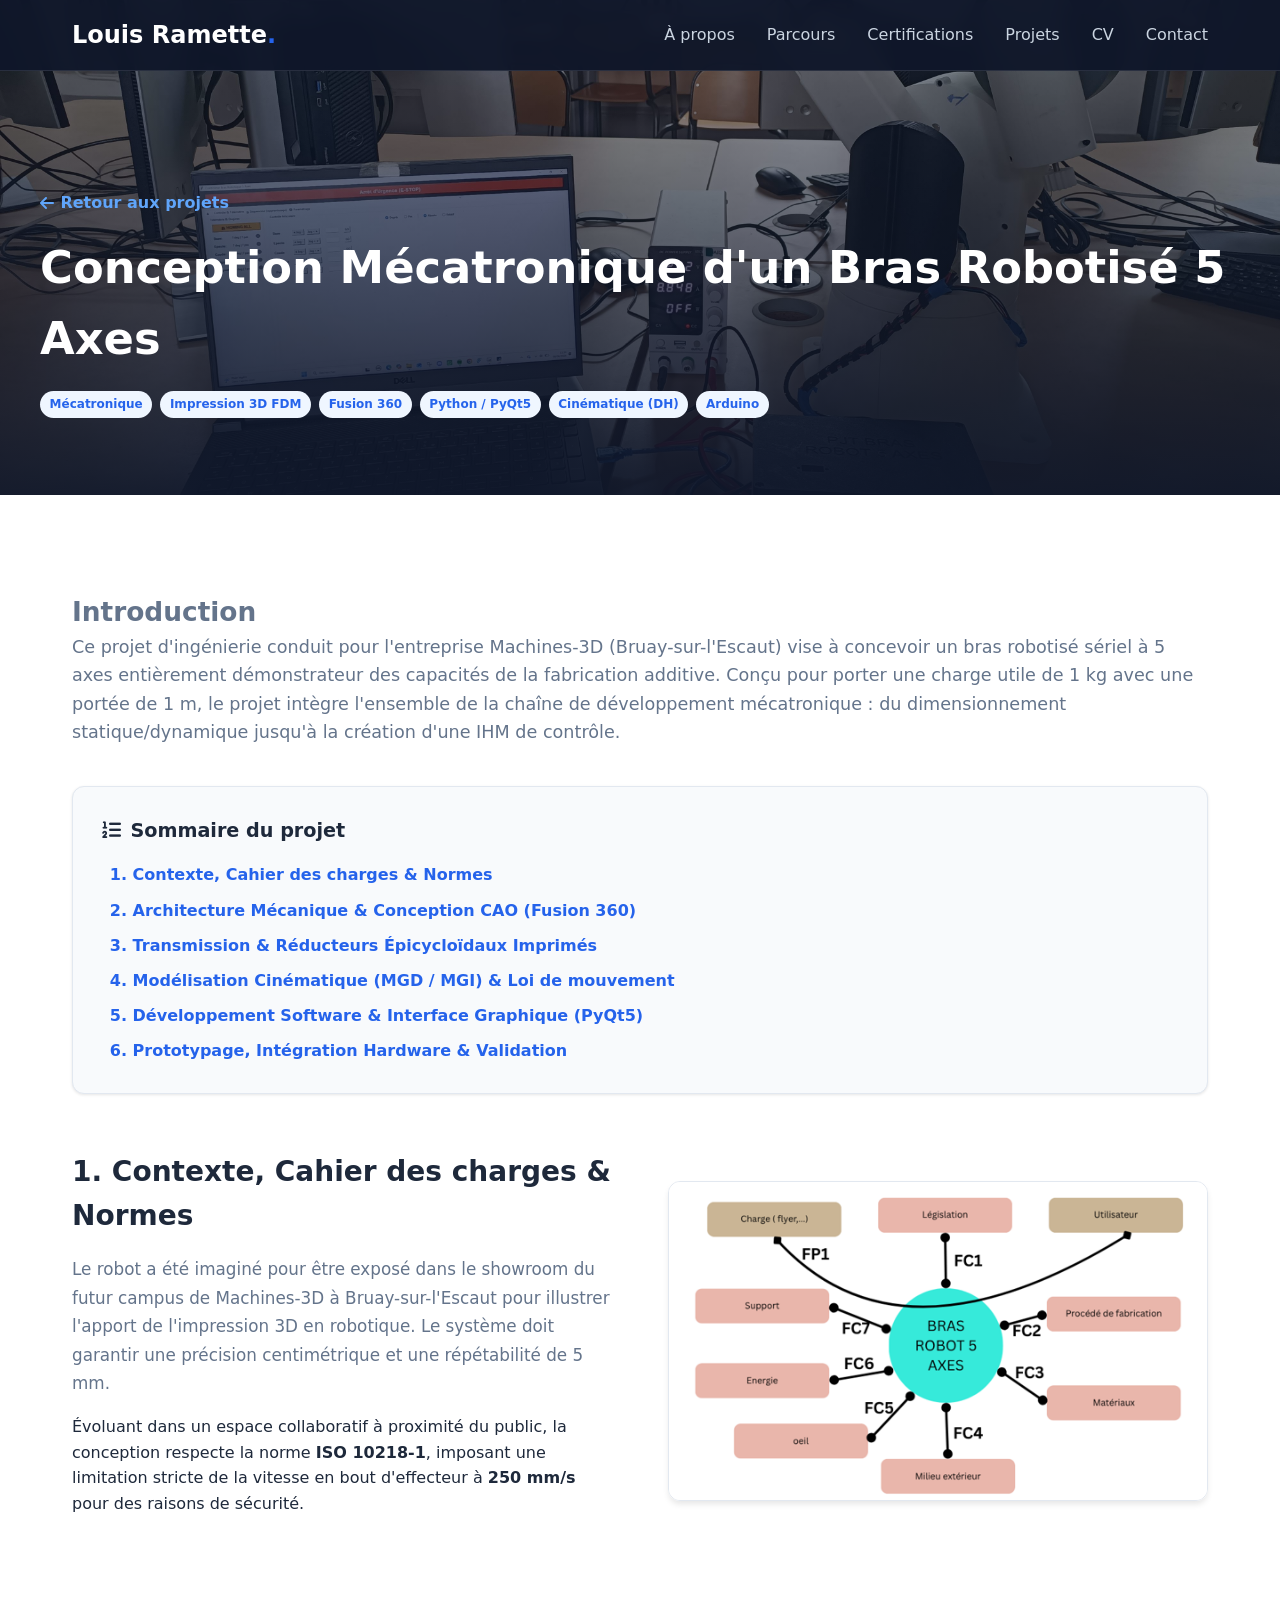
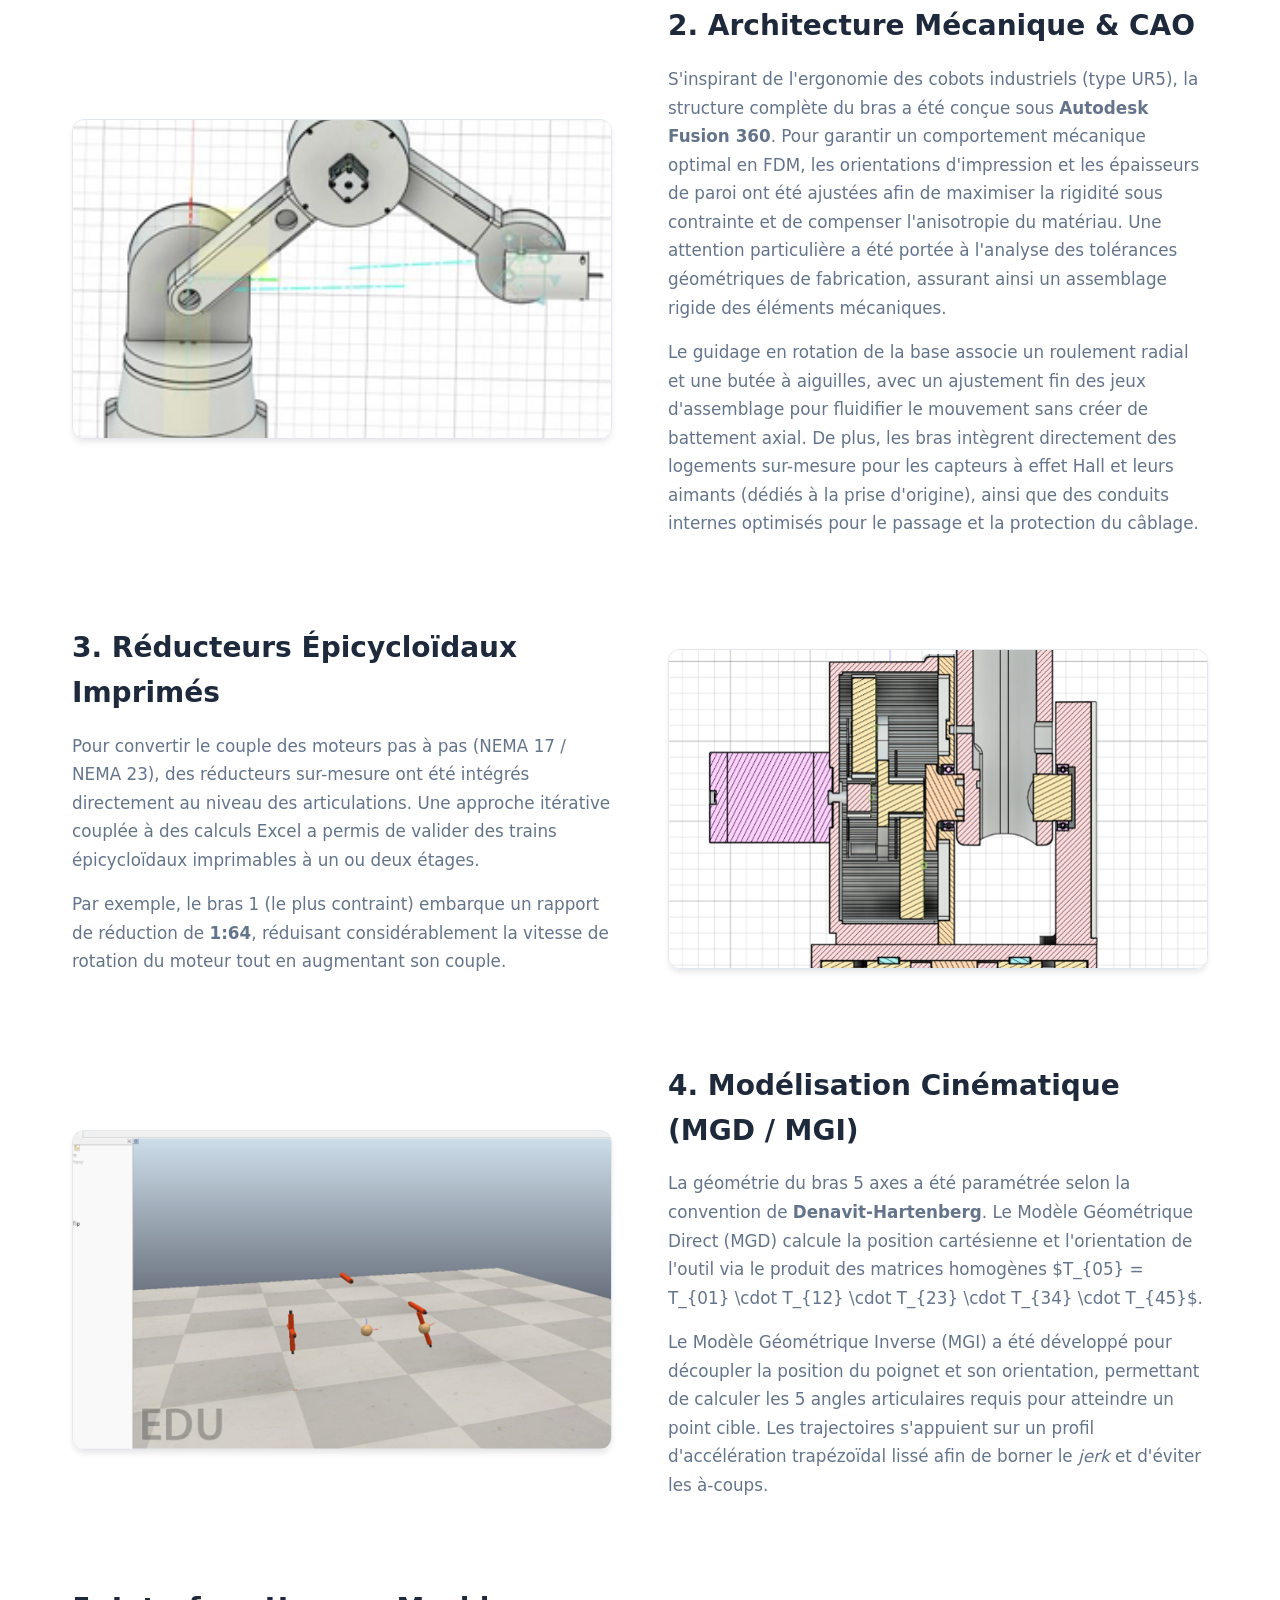
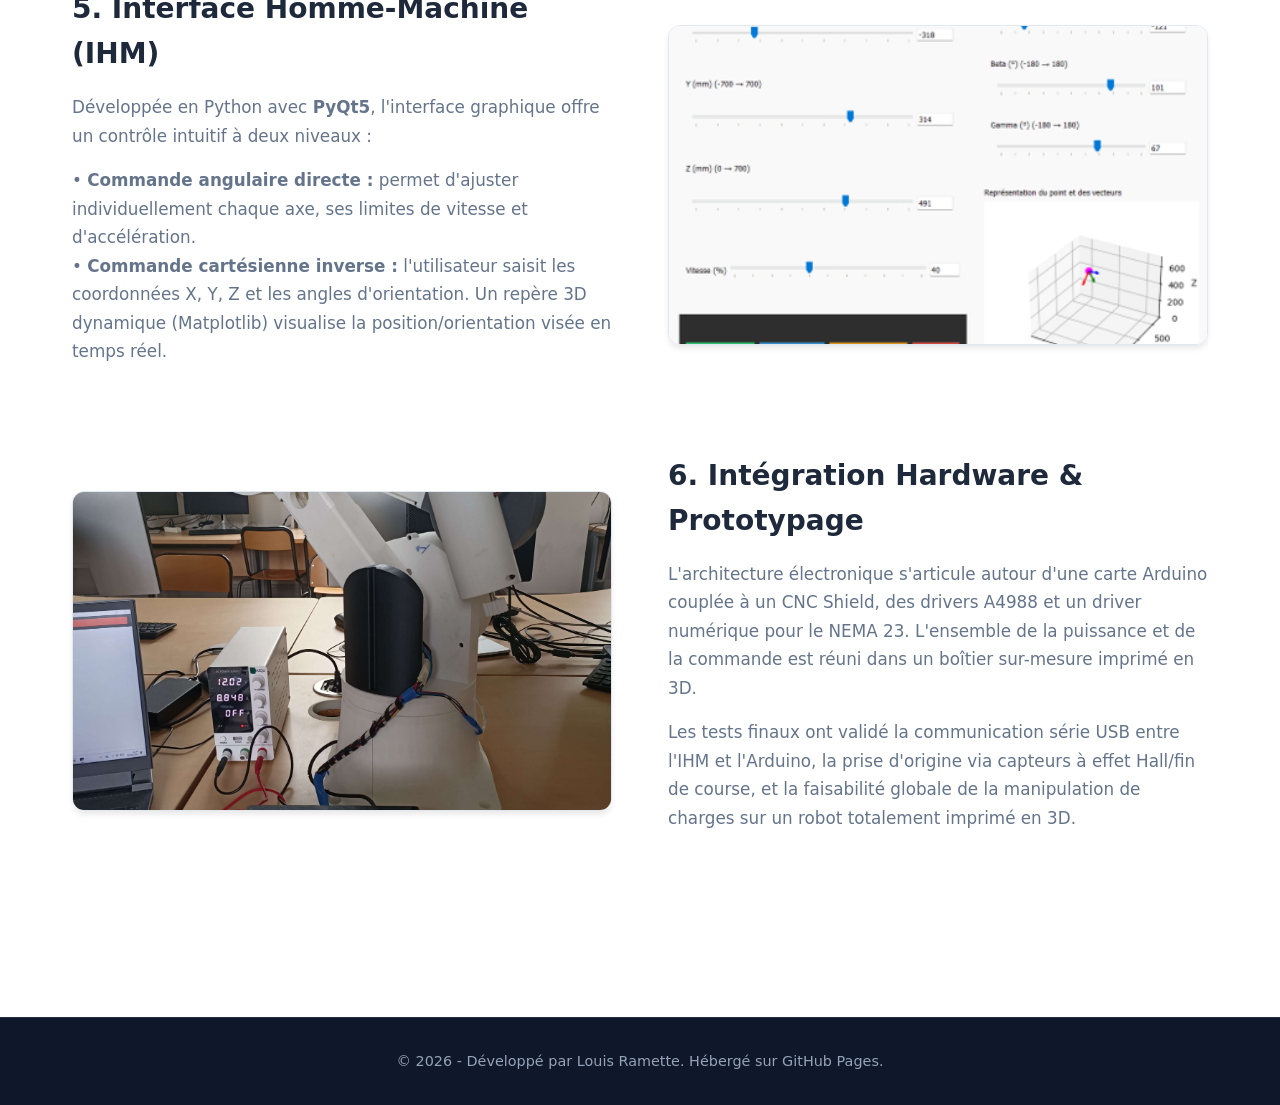
==== commit 4143ece4: "Mise a jour portfolio : stages, FabLab, SO-ARM101, YOLO et README" ====
--- a/projets/bras-robot.html
+++ b/projets/bras-robot.html
@@ -160,7 +160,7 @@
     <!-- Header Navigation -->
     <header>
         <nav class="navbar">
-            <a href="../index.html" class="logo">MonPortfolio<span>.</span></a>
+            <a href="../index.html" class="logo">Louis Ramette<span>.</span></a>
             <ul class="nav-links">
                 <li><a href="../index.html#about">À propos</a></li>
                 <li><a href="../index.html#education">Parcours</a></li>
@@ -260,7 +260,7 @@
                             Pour convertir le couple des moteurs pas à pas (NEMA 17 / NEMA 23), des réducteurs sur-mesure ont été intégrés directement au niveau des articulations. Une approche itérative couplée à des calculs Excel a permis de valider des trains épicycloïdaux imprimables à un ou deux étages.
                         </p>
                         <p>
-                            Par exemple, le bras 1 (le plus contraint) embarque un rapport de réduction de <strong>1:64</strong>, réduisant considérablement la vitesse de rotassion du moteur tout en augmentant son couple.
+                            Par exemple, le bras 1 (le plus contraint) embarque un rapport de réduction de <strong>1:64</strong>, réduisant considérablement la vitesse de rotation du moteur tout en augmentant son couple.
                         </p>
                     </div>
                     <div class="article-img-container">
@@ -273,10 +273,10 @@
                     <div class="article-text">
                         <h2>4. Modélisation Cinématique (MGD / MGI)</h2>
                         <p>
-                            La géométrie du bras 5 axes a été paramétrée selon la convention de <strong>Denavit-Hartenberg</strong> . Le Modèle Géométrique Direct (MGD) calcule la position cartésienne et l'orientation de l'outil via le produit des matrices homogènes $T_{05} = T_{01} \cdot T_{12} \cdot T_{23} \cdot T_{34} \cdot T_{45}$ .
-                        </p>
-                        <p>
-                            Le Modèle Géométrique Inverse (MGI) a été développé pour découpler la position du poignet et son orientation, permettant de calculer les 5 angles articulaires requis pour atteindre un point cible . Les trajectoires s'appuient sur un profil d'accélération trapézoïdal lissé afin de borner le <em>jerk</em> et d'éviter les à-coups .
+                            La géométrie du bras 5 axes a été paramétrée selon la convention de <strong>Denavit-Hartenberg</strong>. Le Modèle Géométrique Direct (MGD) calcule la position cartésienne et l'orientation de l'outil via le produit des matrices homogènes $T_{05} = T_{01} \cdot T_{12} \cdot T_{23} \cdot T_{34} \cdot T_{45}$.
+                        </p>
+                        <p>
+                            Le Modèle Géométrique Inverse (MGI) a été développé pour découpler la position du poignet et son orientation, permettant de calculer les 5 angles articulaires requis pour atteindre un point cible. Les trajectoires s'appuient sur un profil d'accélération trapézoïdal lissé afin de borner le <em>jerk</em> et d'éviter les à-coups.
                         </p>
                     </div>
                     <div class="article-img-container">
@@ -292,8 +292,8 @@
                             Développée en Python avec <strong>PyQt5</strong>, l'interface graphique offre un contrôle intuitif à deux niveaux  :
                         </p>
                         <p>
-                            • <strong>Commande angulaire directe :</strong> permet d'ajuster individuellement chaque axe, ses limites de vitesse et d'accélération .<br>
-                            • <strong>Commande cartésienne inverse :</strong> l'utilisateur saisit les coordonnées X, Y, Z et les angles d'orientation. Un repère 3D dynamique (Matplotlib) visualise la position/orientation visée en temps réel .
+                            • <strong>Commande angulaire directe :</strong> permet d'ajuster individuellement chaque axe, ses limites de vitesse et d'accélération.<br>
+                            • <strong>Commande cartésienne inverse :</strong> l'utilisateur saisit les coordonnées X, Y, Z et les angles d'orientation. Un repère 3D dynamique (Matplotlib) visualise la position/orientation visée en temps réel.
                         </p>
                     </div>
                     <div class="article-img-container">
@@ -306,14 +306,14 @@
                     <div class="article-text">
                         <h2>6. Intégration Hardware & Prototypage</h2>
                         <p>
-                            L'architecture électronique s'articule autour d'une carte Arduino couplée à un CNC Shield, des drivers A4988 et un driver numérique pour le NEMA 23 . L'ensemble de la puissance et de la commande est réuni dans un boîtier sur-mesure imprimé en 3D .
+                            L'architecture électronique s'articule autour d'une carte Arduino couplée à un CNC Shield, des drivers A4988 et un driver numérique pour le NEMA 23. L'ensemble de la puissance et de la commande est réuni dans un boîtier sur-mesure imprimé en 3D.
                         </p>
                         <p>
                             Les tests finaux ont validé la communication série USB entre l'IHM et l'Arduino, la prise d'origine via capteurs à effet Hall/fin de course, et la faisabilité globale de la manipulation de charges sur un robot totalement imprimé en 3D.
                         </p>
                     </div>
                     <div class="article-img-container">
-                        <img src="../assets/img/projets/bras-robot/Image6.jpg" alt="Boîtier électronique et prototype assemblé">
+                        <img src="../assets/img/projets/bras-robot/image6.jpg" alt="Boîtier électronique et prototype assemblé">
                     </div>
                 </article>
             
--- a/css/style.css
+++ b/css/style.css
@@ -186,10 +186,15 @@
 .about-text p { margin-bottom: 1.2rem; }
 
 .timeline { max-width: 850px; margin: 0 auto; position: relative; border-left: 3px solid var(--primary-color); padding-left: 2.5rem; }
+.timeline-container-grid { display: grid; grid-template-columns: 1fr 1fr; gap: 3.5rem; max-width: 1200px; margin: 0 auto; }
+.timeline-column-title { font-size: 1.3rem; font-weight: 700; color: var(--text-main); margin-bottom: 2rem; display: flex; align-items: center; gap: 0.75rem; padding-bottom: 0.75rem; border-bottom: 2px solid var(--border-color); }
+.timeline-column-title i { color: var(--primary-color); }
+.timeline-column .timeline { max-width: 100%; margin: 0; }
 .timeline-item { margin-bottom: 3rem; position: relative; background-color: var(--bg-card); padding: 1.5rem 2rem; border-radius: var(--radius-lg); border: 1px solid var(--border-color); box-shadow: var(--shadow-sm); }
 .timeline-item::before { content: ''; position: absolute; left: calc(-2.5rem - 9px); top: 24px; width: 14px; height: 14px; border-radius: 50%; background-color: var(--primary-color); border: 3px solid #ffffff; }
 .timeline-header { display: flex; align-items: center; gap: 1.2rem; margin-bottom: 0.8rem; }
-.school-logo { width: 55px; height: 55px; object-fit: contain; border-radius: var(--radius-md); background-color: #ffffff; border: 1px solid var(--border-color); padding: 4px; flex-shrink: 0; }
+.school-logo, .company-logo { width: 55px; height: 55px; object-fit: contain; border-radius: var(--radius-md); background-color: #ffffff; border: 1px solid var(--border-color); padding: 4px; flex-shrink: 0; }
+.company-logo { display: flex; align-items: center; justify-content: center; font-size: 1.5rem; color: var(--primary-color); }
 .timeline-title-group h3 { font-size: 1.25rem; color: var(--text-main); }
 .timeline-title-group .institution { font-weight: 600; color: var(--primary-color); font-size: 0.95rem; }
 .timeline-item .date { display: inline-block; font-size: 0.8rem; font-weight: 700; color: var(--text-muted); background-color: var(--bg-light); padding: 0.2rem 0.6rem; border-radius: 20px; margin-bottom: 0.8rem; }
@@ -330,6 +335,7 @@
 
 /* RESPONSIVE */
 @media (max-width: 850px) {
+    .timeline-container-grid { grid-template-columns: 1fr; gap: 2.5rem; }
     .about-grid { grid-template-columns: 1fr; text-align: center; }
     .navbar { flex-direction: column; gap: 1rem; }
     .nav-links { gap: 1rem; font-size: 0.9rem; }
